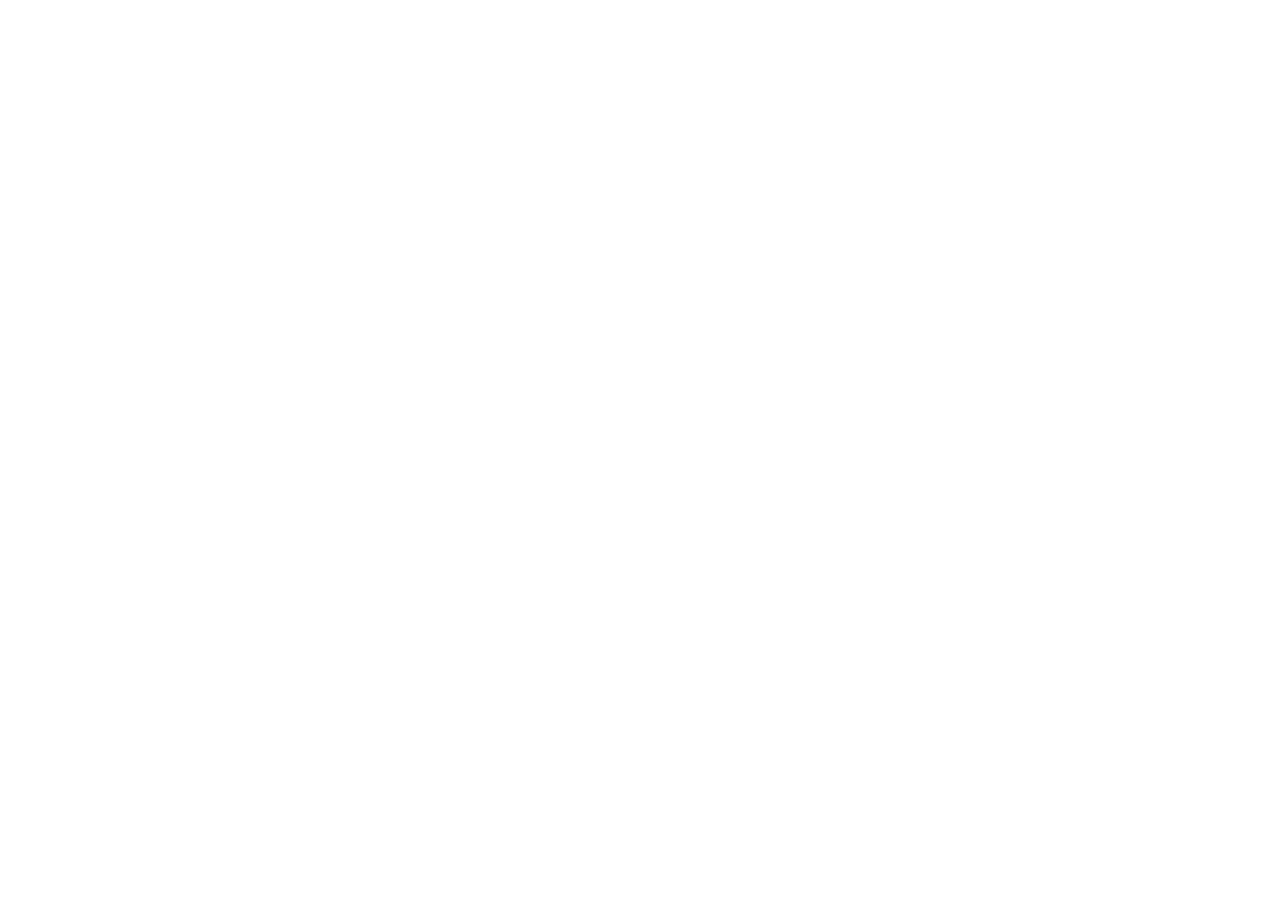
==== Milestone 1/index.html @ 5521c115 "Milestone 1" ====
<!DOCTYPE html>
<html lang="en">
<head>
    <meta charset="UTF-8">
    <meta http-equiv="X-UA-Compatible" content="IE=edge">
    <meta name="viewport" content="width=device-width, initial-scale=1.0">
    <title>Carosello</title>

    <link rel="stylesheet" href="https://cdnjs.cloudflare.com/ajax/libs/font-awesome/6.0.0-beta2/css/all.min.css" integrity="sha512-YWzhKL2whUzgiheMoBFwW8CKV4qpHQAEuvilg9FAn5VJUDwKZZxkJNuGM4XkWuk94WCrrwslk8yWNGmY1EduTA==" crossorigin="anonymous" referrerpolicy="no-referrer" />
    <link rel="stylesheet" href="css/style.css">
</head>
<body>
    

    <script type="text/javascript" src="js/script.js"></script>
</body>
</html>
---- Milestone 1/css/style.css ----
/* RESET */
* {
    padding: 0;
    margin: 0;
    box-sizing: border-box;
}
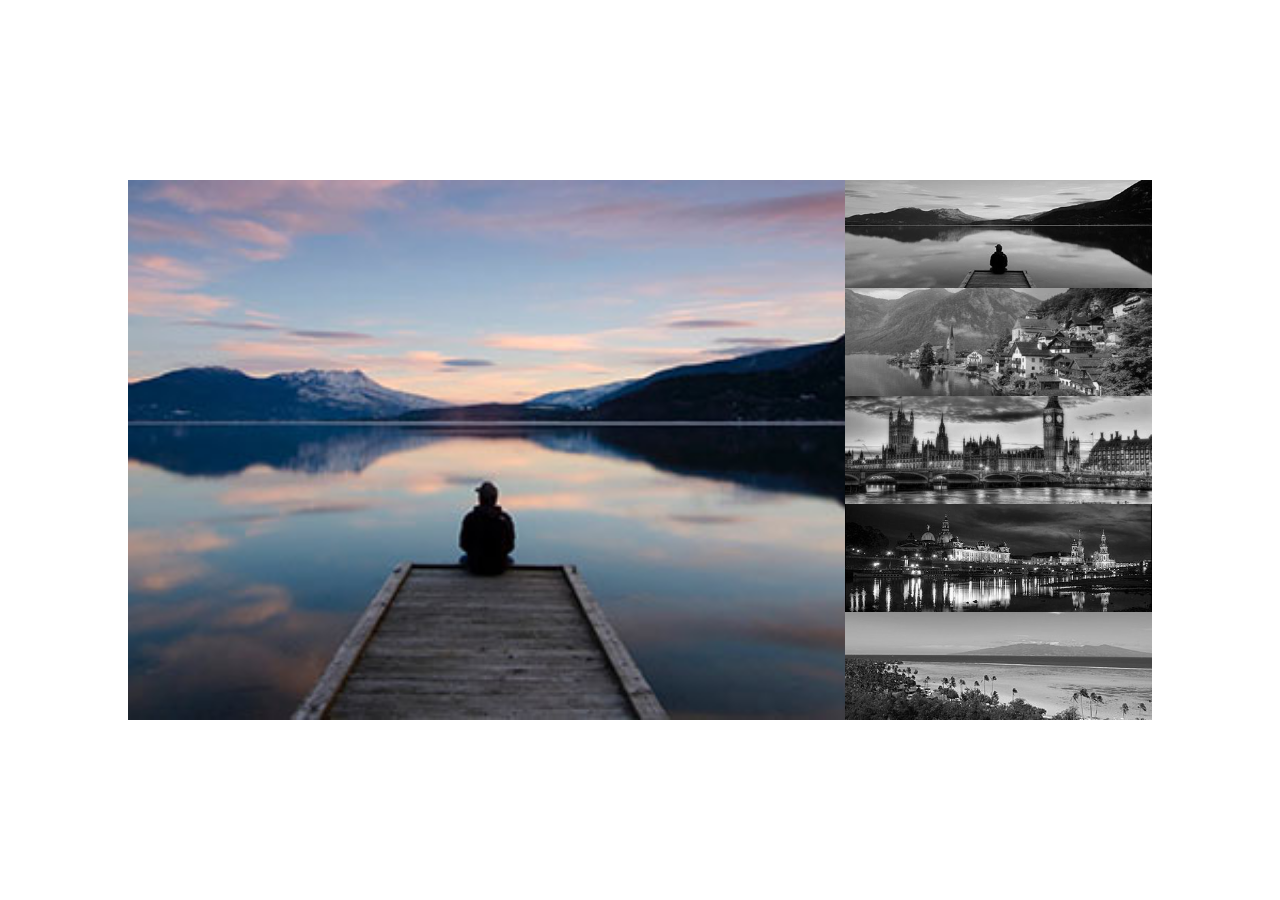
==== commit b78498a7: "Milestone 1 - arrow" ====
--- a/Milestone 1/index.html
+++ b/Milestone 1/index.html
@@ -11,6 +11,91 @@
 </head>
 <body>
     
+    <div class="app-container">
+
+        <!-- Slider -->
+        <div class="slider">
+
+            <!-- Image Container -->
+            <div class="image-container">
+
+                <div class="single-image active">
+                    <img src="img/01.jpg" alt="Img 1">
+                </div>
+
+                <div class="single-image ">
+                    <img src="img/02.jpg" alt="Img 2">
+                </div>
+
+                <div class="single-image">
+                    <img src="img/03.jpg" alt="Img 3">
+                </div>
+
+                <div class="single-image">
+                    <img src="img/04.jpg" alt="Img 4">
+                </div>
+
+                <div class="single-image">
+                    <img src="img/05.jpg" alt="Img 5">
+                </div>
+            </div>
+
+            <!-- Thumbs -->
+            <div class="thumbs">
+                
+                <div class="arrow up">
+                    <i class="fa-solid fa-chevron-up"></i>
+                </div>
+
+                <div class="single-thumbs">
+                    <img src="img/01.jpg" alt="Img thumbs 1">
+                </div>
+
+                <div class="single-thumbs">
+                    <img src="img/02.jpg" alt="Img thumbs 2">
+                </div>
+
+                <div class="single-thumbs">
+                    <img src="img/03.jpg" alt="Img thumbs 3">
+                </div>
+
+                <div class="single-thumbs">
+                    <img src="img/04.jpg" alt="Img thumbs 4">
+                </div>
+
+                <div class="single-thumbs">
+                    <img src="img/05.jpg" alt="Img thumbs 5">
+                </div>
+
+                <div class="arrow down">
+                    <i class="fa-solid fa-chevron-down"></i>
+                </div>
+            </div>
+        </div>
+    </div>
+
+
+
+
+
+
+
+
+
+
+
+
+
+
+
+
+
+
+
+
+
+
+
 
     <script type="text/javascript" src="js/script.js"></script>
 </body>
--- a/Milestone 1/css/style.css
+++ b/Milestone 1/css/style.css
@@ -3,4 +3,82 @@
     padding: 0;
     margin: 0;
     box-sizing: border-box;
+}
+
+
+/* COMMON */
+.app-container {
+    width: 100%;
+    height: 100vh;
+    display: flex;
+    justify-content: center;
+    align-items: center;
+}
+
+
+/* SLIDER */
+.slider {
+    height: 60%;
+    width: 80%;
+    display: flex;
+}
+
+
+/* Image Container */
+.image-container {
+    height: 100%;
+    width: 70%;
+}
+
+/* Single Image */
+.single-image {
+    height: 100%;
+    width: 100%;
+    display: none;
+}
+.single-image.active {
+    display: block;
+}
+.single-image img {
+    height: 100%;
+    width: 100%;
+    object-fit: cover;
+}
+
+/* Thumbs */
+.thumbs {
+    height: 100%;
+    width: 30%;
+    position: relative;
+}
+.single-thumbs {
+    height: 20%;
+    width: 100%;
+}
+.single-thumbs img {
+    height: 100%;
+    width: 100%;
+    object-fit: cover;
+    filter: grayscale(1);
+}
+.single-thumbs.active img {
+    filter: grayscale(0);
+}
+
+/* Arrow */
+.arrow {
+    position: absolute;
+
+    color: red;
+    font-size: 30px;
+}
+.arrow.up {
+    top: 20px;
+    left: 50%;
+    transform: translateX(-50%);
+}
+.arrow.down {
+    bottom: 20px;
+    left: 50%;
+    transform: translateX(-50%);
 }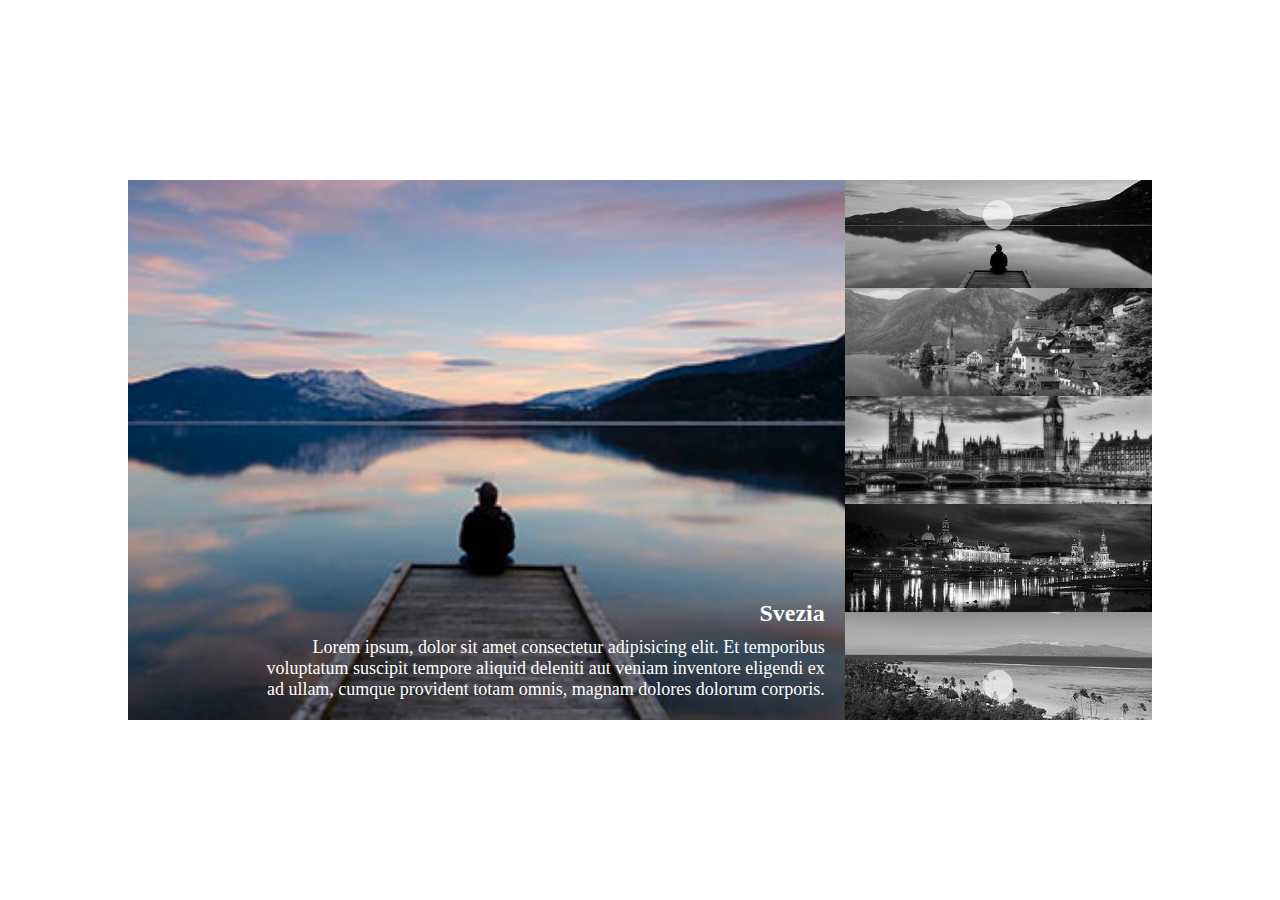
==== commit fcb0dfb0: "Milestone 1 - done" ====
--- a/Milestone 1/index.html
+++ b/Milestone 1/index.html
@@ -21,9 +21,14 @@
 
                 <div class="single-image active">
                     <img src="img/01.jpg" alt="Img 1">
+
+                    <div class="text">
+                        <h2>Svezia</h2>
+                        <p>Lorem ipsum, dolor sit amet consectetur adipisicing elit. Et temporibus voluptatum suscipit tempore aliquid deleniti aut veniam inventore eligendi ex ad ullam, cumque provident totam omnis, magnam dolores dolorum corporis.</p>
+                    </div>
                 </div>
 
-                <div class="single-image ">
+                <div class="single-image">
                     <img src="img/02.jpg" alt="Img 2">
                 </div>
 
@@ -43,10 +48,6 @@
             <!-- Thumbs -->
             <div class="thumbs">
                 
-                <div class="arrow up">
-                    <i class="fa-solid fa-chevron-up"></i>
-                </div>
-
                 <div class="single-thumbs">
                     <img src="img/01.jpg" alt="Img thumbs 1">
                 </div>
@@ -67,6 +68,10 @@
                     <img src="img/05.jpg" alt="Img thumbs 5">
                 </div>
 
+                <div class="arrow up">
+                    <i class="fa-solid fa-chevron-up"></i>
+                </div>
+                
                 <div class="arrow down">
                     <i class="fa-solid fa-chevron-down"></i>
                 </div>
--- a/Milestone 1/css/style.css
+++ b/Milestone 1/css/style.css
@@ -35,6 +35,7 @@
     height: 100%;
     width: 100%;
     display: none;
+    position: relative;
 }
 .single-image.active {
     display: block;
@@ -43,6 +44,18 @@
     height: 100%;
     width: 100%;
     object-fit: cover;
+}
+.single-image .text {
+    position: absolute;
+    bottom: 20px;
+    right: 20px;
+    text-align: right;
+    width: 80%;
+    color: white;
+}
+.single-image p {
+    font-size: 18px;
+    padding-top: 10px;
 }
 
 /* Thumbs */
@@ -68,9 +81,14 @@
 /* Arrow */
 .arrow {
     position: absolute;
-
-    color: red;
-    font-size: 30px;
+    background-color: rgba(255, 255, 255, 0.6);
+    height: 30px;
+    width: 30px;
+    border-radius: 50%;
+    display: flex;
+    justify-content: center;
+    align-items: center;
+    cursor: pointer;
 }
 .arrow.up {
     top: 20px;
